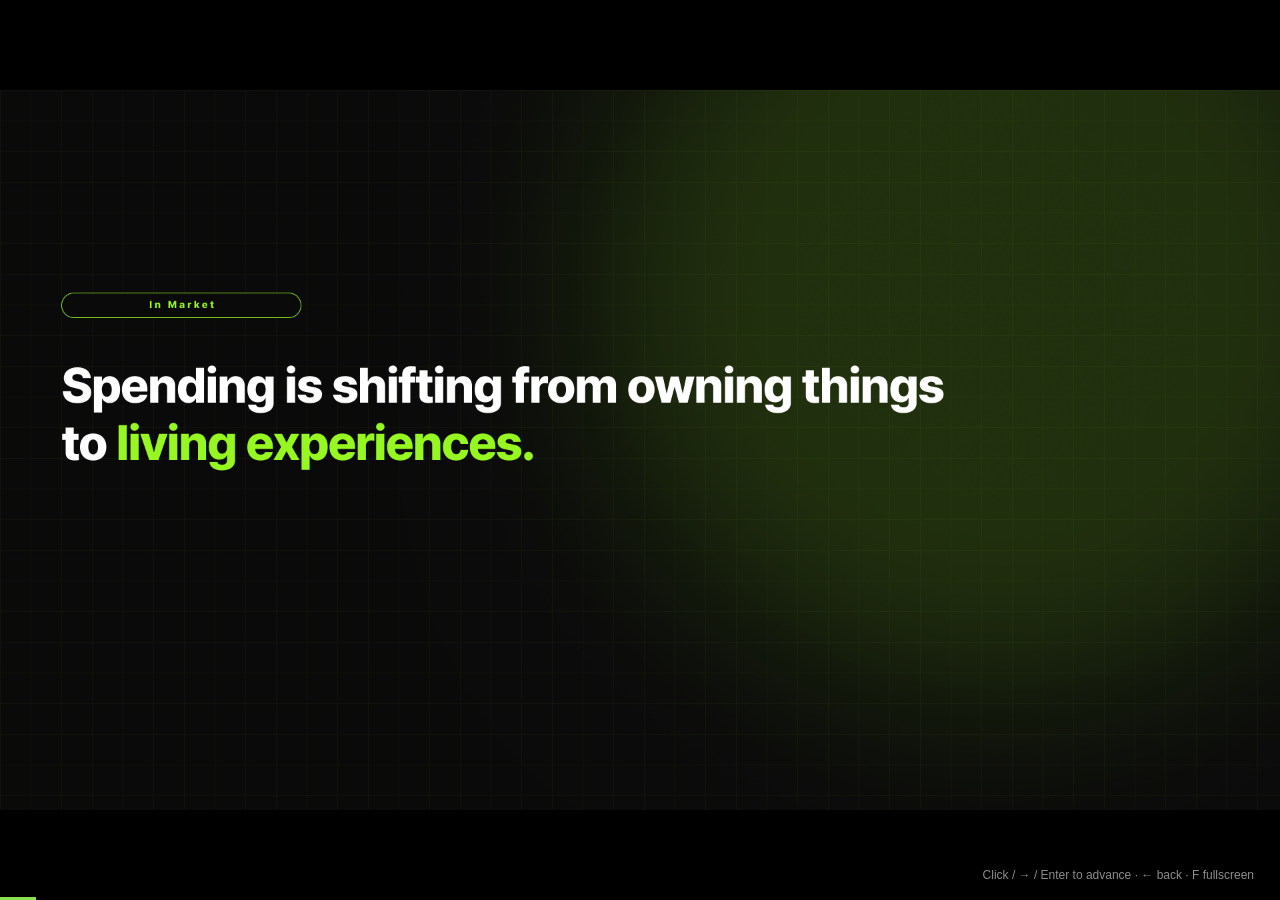
==== index.html @ 62f807a9 "CLUB X presentation prototype from Figma Co-Authored-By: Claude Opus 5.5 <noreply@anthropic.com>" ====
<!doctype html>
<html lang="en">
<head>
<meta charset="utf-8">
<meta name="viewport" content="width=device-width, initial-scale=1">
<title>CLUB X — Presentation Prototype</title>
<style>
  :root { --bg: #000; --accent: #8be04e; }
  * { box-sizing: border-box; margin: 0; padding: 0; }
  html, body { height: 100%; background: var(--bg); overflow: hidden; }
  body { display: grid; place-items: center; font-family: -apple-system, BlinkMacSystemFont, "Segoe UI", sans-serif; user-select: none; -webkit-tap-highlight-color: transparent; }

  /* 16:9 stage that fits the viewport */
  #stage { position: relative; width: min(100vw, calc(100vh * 16 / 9)); aspect-ratio: 16 / 9; overflow: hidden; cursor: pointer; }
  .slide { position: absolute; inset: 0; width: 100%; height: 100%; object-fit: contain; opacity: 0; transition-property: opacity; transition-timing-function: cubic-bezier(.2,.8,.2,1); pointer-events: none; }
  .slide.on { opacity: 1; }

  /* Interactive phone mockups (slide 06) — positions are % of the 1920×1080 frame */
  .phone { position: absolute; display: none; }
  .phone img { position: absolute; inset: 0; width: 100%; height: 100%; opacity: 0; transition: opacity .15s ease; }
  .phone img.on { opacity: 1; }
  #stage[data-id="2244:14408"] .phone { display: block; }

  /* Progress bar + hint */
  #bar { position: fixed; left: 0; bottom: 0; height: 3px; background: var(--accent); transition: width .3s ease; z-index: 5; }
  #hint { position: fixed; right: 16px; bottom: 12px; color: #fff; font-size: 12px; opacity: .55; background: rgba(0,0,0,.45); padding: 6px 10px; border-radius: 999px; transition: opacity .6s; z-index: 5; pointer-events: none; }
  #hint.hide { opacity: 0; }
</style>
</head>
<body>
<div id="stage" aria-live="polite"></div>
<div id="bar"></div>
<div id="hint">Click / → / Enter to advance · ← back · F fullscreen</div>

<script>
// Slide flow exported from Figma page "발표자료" (start: 01_Before).
// next: destination, dur: transition seconds, auto: seconds before auto-advance.
const SLIDES = [
  { id: "2209:17565", name: "01_Before",   dur: 0.5 },
  { id: "2237:13947", name: "01_After",    dur: 1.0 },
  { id: "2244:26637", name: "01-1_Before", dur: 0.65 },
  { id: "2244:26740", name: "01-1_After",  dur: 1.1, auto: 0.25 },
  { id: "2244:26843", name: "01-1_Final",  dur: 1.0 },
  { id: "2209:17713", name: "02_Before",   dur: 0.65 },
  { id: "2209:17806", name: "02_After",    dur: 1.1, auto: 0.25 },
  { id: "2209:17899", name: "02_Final",    dur: 0.5 },
  { id: "2209:17992", name: "03_Before",   dur: 0.65 },
  { id: "2209:18079", name: "03_After",    dur: 1.1, auto: 0.25 },
  { id: "2209:18165", name: "03_Final",    dur: 0.5 },
  { id: "2209:18251", name: "04_Before",   dur: 0.65 },
  { id: "2209:18262", name: "04_After",    dur: 1.1, auto: 0.25 },
  { id: "2209:18273", name: "04_Final",    dur: 0.5 },
  { id: "2209:18284", name: "05_Before",   dur: 0.65 },
  { id: "2209:18292", name: "05_After",    dur: 0.5 },
  { id: "2209:18300", name: "06_Before",   dur: 0.8 },
  { id: "2244:14408", name: "06_After",    dur: 0.5 },
  { id: "2209:18330", name: "07_Before",   dur: 0.65 },
  { id: "2209:18430", name: "07_After",    dur: 0.5 },
  { id: "2244:14370", name: "08_Before",   dur: 0.65 },
  { id: "2209:18530", name: "08_Before",   dur: 0.65 },
  { id: "2209:18630", name: "08_After",    dur: 0.5 },
  { id: "2209:18730", name: "09_Before",   dur: 0.65 },
  { id: "2209:18764", name: "09_After",    dur: 1.1, auto: 0.25 },
  { id: "2209:18798", name: "09_Final",    dur: 0.5 },
  { id: "2209:18832", name: "10_Before",   dur: 0.65 },
  { id: "2209:18866", name: "10_After",    dur: 1.0 },
  { id: "2237:14189", name: "10_Before",   dur: 0.65 },
  { id: "2237:14223", name: "10_After",    dur: 0.5 },
  { id: "2209:18900", name: "11_Before",   dur: 1.0 },
  { id: "2209:19005", name: "11_After",    dur: 0.5 },
  { id: "2209:19110", name: "12_Before",   dur: 0.65 },
  { id: "2209:19150", name: "12_After",    dur: 0.5 },
  { id: "2209:19190", name: "13_Before",   dur: 0.65 },
  { id: "2209:19198", name: "13_After" },
];

// Clickable phone components on 06_After: each click shows the next variant.
const PHONES = [
  { x: 1034, y: 160, w: 395.923, h: 800, variants: ["2244:19120", "2244:19121", "2244:19122"] },
  { x: 1454, y: 160, w: 395.923, h: 800, variants: ["2244:26180", "2244:26181"] },
];

const file = id => id.replace(":", "-");
const stage = document.getElementById("stage");
const bar = document.getElementById("bar");
const hint = document.getElementById("hint");

const imgs = SLIDES.map((s, i) => {
  const img = new Image();
  img.className = "slide";
  img.alt = s.name;
  img.decoding = "async";
  img.loading = i < 4 ? "eager" : "lazy";
  img.src = `assets/slides/${file(s.id)}.jpg`;
  stage.appendChild(img);
  return img;
});

PHONES.forEach(p => {
  const el = document.createElement("div");
  el.className = "phone";
  Object.assign(el.style, {
    left: `${p.x / 19.2}%`, top: `${p.y / 10.8}%`,
    width: `${p.w / 19.2}%`, height: `${p.h / 10.8}%`,
  });
  const layers = p.variants.map((v, i) => {
    const im = new Image();
    im.src = `assets/phones/${file(v)}.png`;
    im.alt = "";
    if (i === 0) im.classList.add("on");
    el.appendChild(im);
    return im;
  });
  let cur = 0;
  el.addEventListener("click", e => {
    e.stopPropagation();
    layers[cur].classList.remove("on");
    cur = (cur + 1) % layers.length;
    layers[cur].classList.add("on");
  });
  p.reset = () => { layers.forEach((l, i) => l.classList.toggle("on", i === 0)); cur = 0; };
  stage.appendChild(el);
});

let index = -1, timer = null;

function show(i) {
  i = Math.max(0, Math.min(SLIDES.length - 1, i));
  if (i === index) return;
  clearTimeout(timer);
  const prev = SLIDES[index];
  // Use the outgoing slide's Figma transition duration when moving forward.
  const dur = i > index && prev ? (prev.dur ?? 0.5) : 0.4;
  imgs.forEach((img, k) => {
    img.style.transitionDuration = `${dur}s`;
    img.classList.toggle("on", k === i);
  });
  index = i;
  const s = SLIDES[i];
  stage.dataset.id = s.id;
  if (s.id !== "2244:14408") PHONES.forEach(p => p.reset());
  bar.style.width = `${((i + 1) / SLIDES.length) * 100}%`;
  history.replaceState(null, "", `#${i + 1}`);
  // Warm the next couple of slides
  for (let k = i + 1; k <= i + 2 && k < imgs.length; k++) imgs[k].loading = "eager";
  if (s.auto != null) timer = setTimeout(() => show(i + 1), (s.auto + dur) * 1000);
}

const next = () => show(index + 1);
const prev = () => show(index - 1);

stage.addEventListener("click", next);
document.addEventListener("keydown", e => {
  if (["ArrowRight", "Enter", " ", "PageDown"].includes(e.key)) { e.preventDefault(); next(); }
  else if (["ArrowLeft", "Backspace", "PageUp"].includes(e.key)) { e.preventDefault(); prev(); }
  else if (e.key === "Home") show(0);
  else if (e.key === "End") show(SLIDES.length - 1);
  else if (e.key.toLowerCase() === "f") {
    document.fullscreenElement ? document.exitFullscreen() : document.documentElement.requestFullscreen?.();
  }
});

// Swipe on touch devices
let tx = null;
stage.addEventListener("touchstart", e => { tx = e.touches[0].clientX; }, { passive: true });
stage.addEventListener("touchend", e => {
  if (tx == null) return;
  const dx = e.changedTouches[0].clientX - tx;
  if (Math.abs(dx) > 50) { e.preventDefault(); dx < 0 ? next() : prev(); }
  tx = null;
});

setTimeout(() => hint.classList.add("hide"), 4000);
show((parseInt(location.hash.slice(1), 10) || 1) - 1);
</script>
</body>
</html>
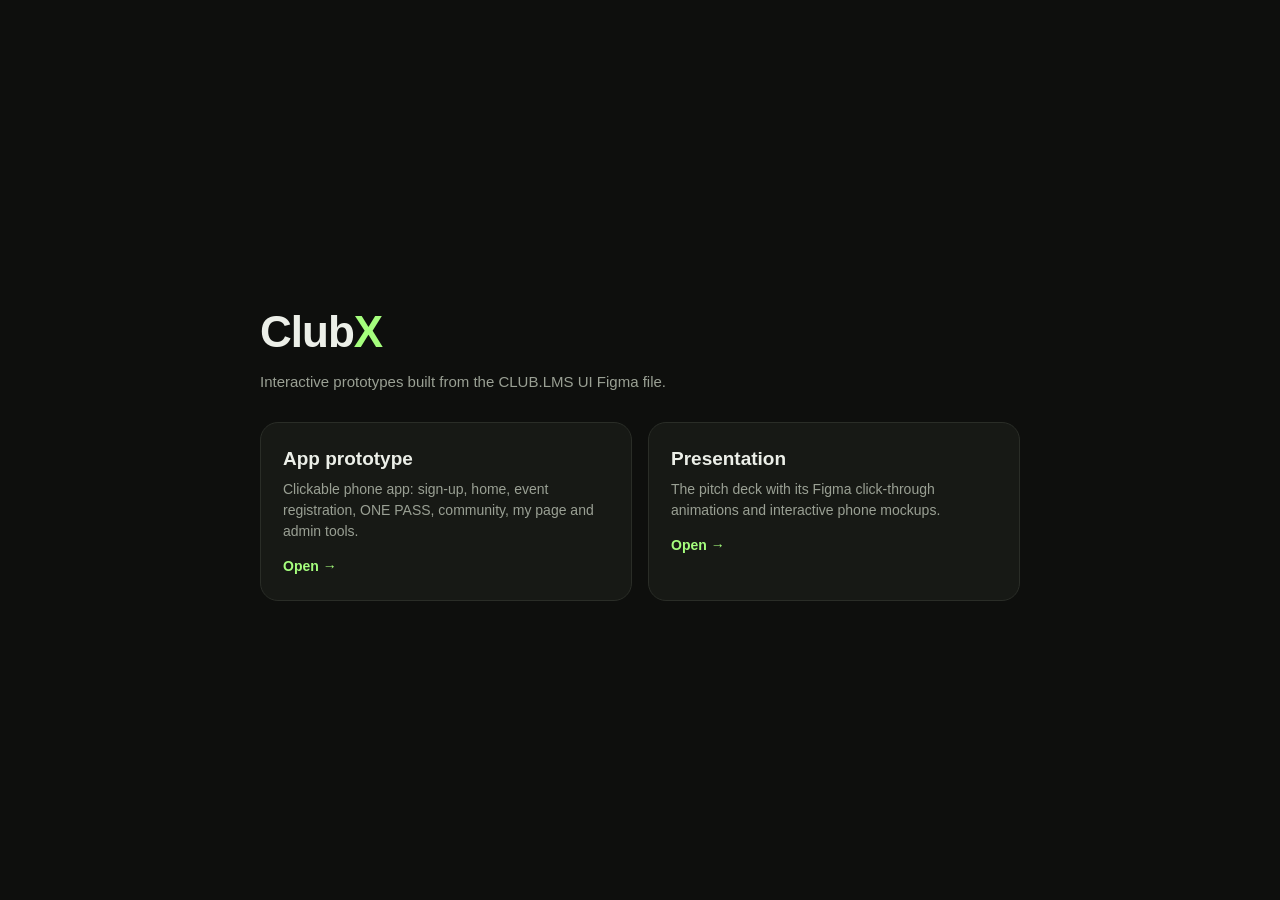
==== commit e7b31ff2: "Add phone app prototype from Figma Design page Move the presentation to presentation/ and add a land" ====
--- a/index.html
+++ b/index.html
@@ -3,175 +3,39 @@
 <head>
 <meta charset="utf-8">
 <meta name="viewport" content="width=device-width, initial-scale=1">
-<title>CLUB X — Presentation Prototype</title>
+<title>Club X — Prototypes</title>
 <style>
-  :root { --bg: #000; --accent: #8be04e; }
-  * { box-sizing: border-box; margin: 0; padding: 0; }
-  html, body { height: 100%; background: var(--bg); overflow: hidden; }
-  body { display: grid; place-items: center; font-family: -apple-system, BlinkMacSystemFont, "Segoe UI", sans-serif; user-select: none; -webkit-tap-highlight-color: transparent; }
-
-  /* 16:9 stage that fits the viewport */
-  #stage { position: relative; width: min(100vw, calc(100vh * 16 / 9)); aspect-ratio: 16 / 9; overflow: hidden; cursor: pointer; }
-  .slide { position: absolute; inset: 0; width: 100%; height: 100%; object-fit: contain; opacity: 0; transition-property: opacity; transition-timing-function: cubic-bezier(.2,.8,.2,1); pointer-events: none; }
-  .slide.on { opacity: 1; }
-
-  /* Interactive phone mockups (slide 06) — positions are % of the 1920×1080 frame */
-  .phone { position: absolute; display: none; }
-  .phone img { position: absolute; inset: 0; width: 100%; height: 100%; opacity: 0; transition: opacity .15s ease; }
-  .phone img.on { opacity: 1; }
-  #stage[data-id="2244:14408"] .phone { display: block; }
-
-  /* Progress bar + hint */
-  #bar { position: fixed; left: 0; bottom: 0; height: 3px; background: var(--accent); transition: width .3s ease; z-index: 5; }
-  #hint { position: fixed; right: 16px; bottom: 12px; color: #fff; font-size: 12px; opacity: .55; background: rgba(0,0,0,.45); padding: 6px 10px; border-radius: 999px; transition: opacity .6s; z-index: 5; pointer-events: none; }
-  #hint.hide { opacity: 0; }
+  :root { --bg: #0e0f0d; --card: #171915; --line: #2a2d27; --text: #ecefe8; --muted: #9aa094; --accent: #a5fe7d; }
+  * { box-sizing: border-box; }
+  body { margin: 0; min-height: 100vh; background: var(--bg); color: var(--text); font: 15px/1.5 -apple-system, BlinkMacSystemFont, "Segoe UI", Roboto, sans-serif; display: grid; place-items: center; padding: 32px 16px; }
+  main { width: min(760px, 100%); }
+  h1 { font-size: 44px; letter-spacing: -1px; margin: 0; }
+  h1 span { color: var(--accent); }
+  p.lead { color: var(--muted); margin: 6px 0 28px; }
+  .grid { display: grid; grid-template-columns: repeat(auto-fit, minmax(260px, 1fr)); gap: 16px; }
+  a.card { display: block; text-decoration: none; color: inherit; background: var(--card); border: 1px solid var(--line); border-radius: 18px; padding: 22px; transition: border-color .15s, transform .15s; }
+  a.card:hover { border-color: var(--accent); transform: translateY(-2px); }
+  .card h2 { margin: 0 0 6px; font-size: 19px; }
+  .card p { margin: 0; color: var(--muted); font-size: 14px; }
+  .card .go { display: inline-block; margin-top: 14px; color: var(--accent); font-weight: 600; font-size: 14px; }
 </style>
 </head>
 <body>
-<div id="stage" aria-live="polite"></div>
-<div id="bar"></div>
-<div id="hint">Click / → / Enter to advance · ← back · F fullscreen</div>
-
-<script>
-// Slide flow exported from Figma page "발표자료" (start: 01_Before).
-// next: destination, dur: transition seconds, auto: seconds before auto-advance.
-const SLIDES = [
-  { id: "2209:17565", name: "01_Before",   dur: 0.5 },
-  { id: "2237:13947", name: "01_After",    dur: 1.0 },
-  { id: "2244:26637", name: "01-1_Before", dur: 0.65 },
-  { id: "2244:26740", name: "01-1_After",  dur: 1.1, auto: 0.25 },
-  { id: "2244:26843", name: "01-1_Final",  dur: 1.0 },
-  { id: "2209:17713", name: "02_Before",   dur: 0.65 },
-  { id: "2209:17806", name: "02_After",    dur: 1.1, auto: 0.25 },
-  { id: "2209:17899", name: "02_Final",    dur: 0.5 },
-  { id: "2209:17992", name: "03_Before",   dur: 0.65 },
-  { id: "2209:18079", name: "03_After",    dur: 1.1, auto: 0.25 },
-  { id: "2209:18165", name: "03_Final",    dur: 0.5 },
-  { id: "2209:18251", name: "04_Before",   dur: 0.65 },
-  { id: "2209:18262", name: "04_After",    dur: 1.1, auto: 0.25 },
-  { id: "2209:18273", name: "04_Final",    dur: 0.5 },
-  { id: "2209:18284", name: "05_Before",   dur: 0.65 },
-  { id: "2209:18292", name: "05_After",    dur: 0.5 },
-  { id: "2209:18300", name: "06_Before",   dur: 0.8 },
-  { id: "2244:14408", name: "06_After",    dur: 0.5 },
-  { id: "2209:18330", name: "07_Before",   dur: 0.65 },
-  { id: "2209:18430", name: "07_After",    dur: 0.5 },
-  { id: "2244:14370", name: "08_Before",   dur: 0.65 },
-  { id: "2209:18530", name: "08_Before",   dur: 0.65 },
-  { id: "2209:18630", name: "08_After",    dur: 0.5 },
-  { id: "2209:18730", name: "09_Before",   dur: 0.65 },
-  { id: "2209:18764", name: "09_After",    dur: 1.1, auto: 0.25 },
-  { id: "2209:18798", name: "09_Final",    dur: 0.5 },
-  { id: "2209:18832", name: "10_Before",   dur: 0.65 },
-  { id: "2209:18866", name: "10_After",    dur: 1.0 },
-  { id: "2237:14189", name: "10_Before",   dur: 0.65 },
-  { id: "2237:14223", name: "10_After",    dur: 0.5 },
-  { id: "2209:18900", name: "11_Before",   dur: 1.0 },
-  { id: "2209:19005", name: "11_After",    dur: 0.5 },
-  { id: "2209:19110", name: "12_Before",   dur: 0.65 },
-  { id: "2209:19150", name: "12_After",    dur: 0.5 },
-  { id: "2209:19190", name: "13_Before",   dur: 0.65 },
-  { id: "2209:19198", name: "13_After" },
-];
-
-// Clickable phone components on 06_After: each click shows the next variant.
-const PHONES = [
-  { x: 1034, y: 160, w: 395.923, h: 800, variants: ["2244:19120", "2244:19121", "2244:19122"] },
-  { x: 1454, y: 160, w: 395.923, h: 800, variants: ["2244:26180", "2244:26181"] },
-];
-
-const file = id => id.replace(":", "-");
-const stage = document.getElementById("stage");
-const bar = document.getElementById("bar");
-const hint = document.getElementById("hint");
-
-const imgs = SLIDES.map((s, i) => {
-  const img = new Image();
-  img.className = "slide";
-  img.alt = s.name;
-  img.decoding = "async";
-  img.loading = i < 4 ? "eager" : "lazy";
-  img.src = `assets/slides/${file(s.id)}.jpg`;
-  stage.appendChild(img);
-  return img;
-});
-
-PHONES.forEach(p => {
-  const el = document.createElement("div");
-  el.className = "phone";
-  Object.assign(el.style, {
-    left: `${p.x / 19.2}%`, top: `${p.y / 10.8}%`,
-    width: `${p.w / 19.2}%`, height: `${p.h / 10.8}%`,
-  });
-  const layers = p.variants.map((v, i) => {
-    const im = new Image();
-    im.src = `assets/phones/${file(v)}.png`;
-    im.alt = "";
-    if (i === 0) im.classList.add("on");
-    el.appendChild(im);
-    return im;
-  });
-  let cur = 0;
-  el.addEventListener("click", e => {
-    e.stopPropagation();
-    layers[cur].classList.remove("on");
-    cur = (cur + 1) % layers.length;
-    layers[cur].classList.add("on");
-  });
-  p.reset = () => { layers.forEach((l, i) => l.classList.toggle("on", i === 0)); cur = 0; };
-  stage.appendChild(el);
-});
-
-let index = -1, timer = null;
-
-function show(i) {
-  i = Math.max(0, Math.min(SLIDES.length - 1, i));
-  if (i === index) return;
-  clearTimeout(timer);
-  const prev = SLIDES[index];
-  // Use the outgoing slide's Figma transition duration when moving forward.
-  const dur = i > index && prev ? (prev.dur ?? 0.5) : 0.4;
-  imgs.forEach((img, k) => {
-    img.style.transitionDuration = `${dur}s`;
-    img.classList.toggle("on", k === i);
-  });
-  index = i;
-  const s = SLIDES[i];
-  stage.dataset.id = s.id;
-  if (s.id !== "2244:14408") PHONES.forEach(p => p.reset());
-  bar.style.width = `${((i + 1) / SLIDES.length) * 100}%`;
-  history.replaceState(null, "", `#${i + 1}`);
-  // Warm the next couple of slides
-  for (let k = i + 1; k <= i + 2 && k < imgs.length; k++) imgs[k].loading = "eager";
-  if (s.auto != null) timer = setTimeout(() => show(i + 1), (s.auto + dur) * 1000);
-}
-
-const next = () => show(index + 1);
-const prev = () => show(index - 1);
-
-stage.addEventListener("click", next);
-document.addEventListener("keydown", e => {
-  if (["ArrowRight", "Enter", " ", "PageDown"].includes(e.key)) { e.preventDefault(); next(); }
-  else if (["ArrowLeft", "Backspace", "PageUp"].includes(e.key)) { e.preventDefault(); prev(); }
-  else if (e.key === "Home") show(0);
-  else if (e.key === "End") show(SLIDES.length - 1);
-  else if (e.key.toLowerCase() === "f") {
-    document.fullscreenElement ? document.exitFullscreen() : document.documentElement.requestFullscreen?.();
-  }
-});
-
-// Swipe on touch devices
-let tx = null;
-stage.addEventListener("touchstart", e => { tx = e.touches[0].clientX; }, { passive: true });
-stage.addEventListener("touchend", e => {
-  if (tx == null) return;
-  const dx = e.changedTouches[0].clientX - tx;
-  if (Math.abs(dx) > 50) { e.preventDefault(); dx < 0 ? next() : prev(); }
-  tx = null;
-});
-
-setTimeout(() => hint.classList.add("hide"), 4000);
-show((parseInt(location.hash.slice(1), 10) || 1) - 1);
-</script>
+<main>
+  <h1>Club<span>X</span></h1>
+  <p class="lead">Interactive prototypes built from the CLUB.LMS UI Figma file.</p>
+  <div class="grid">
+    <a class="card" href="app/">
+      <h2>App prototype</h2>
+      <p>Clickable phone app: sign-up, home, event registration, ONE PASS, community, my page and admin tools.</p>
+      <span class="go">Open →</span>
+    </a>
+    <a class="card" href="presentation/">
+      <h2>Presentation</h2>
+      <p>The pitch deck with its Figma click-through animations and interactive phone mockups.</p>
+      <span class="go">Open →</span>
+    </a>
+  </div>
+</main>
 </body>
 </html>
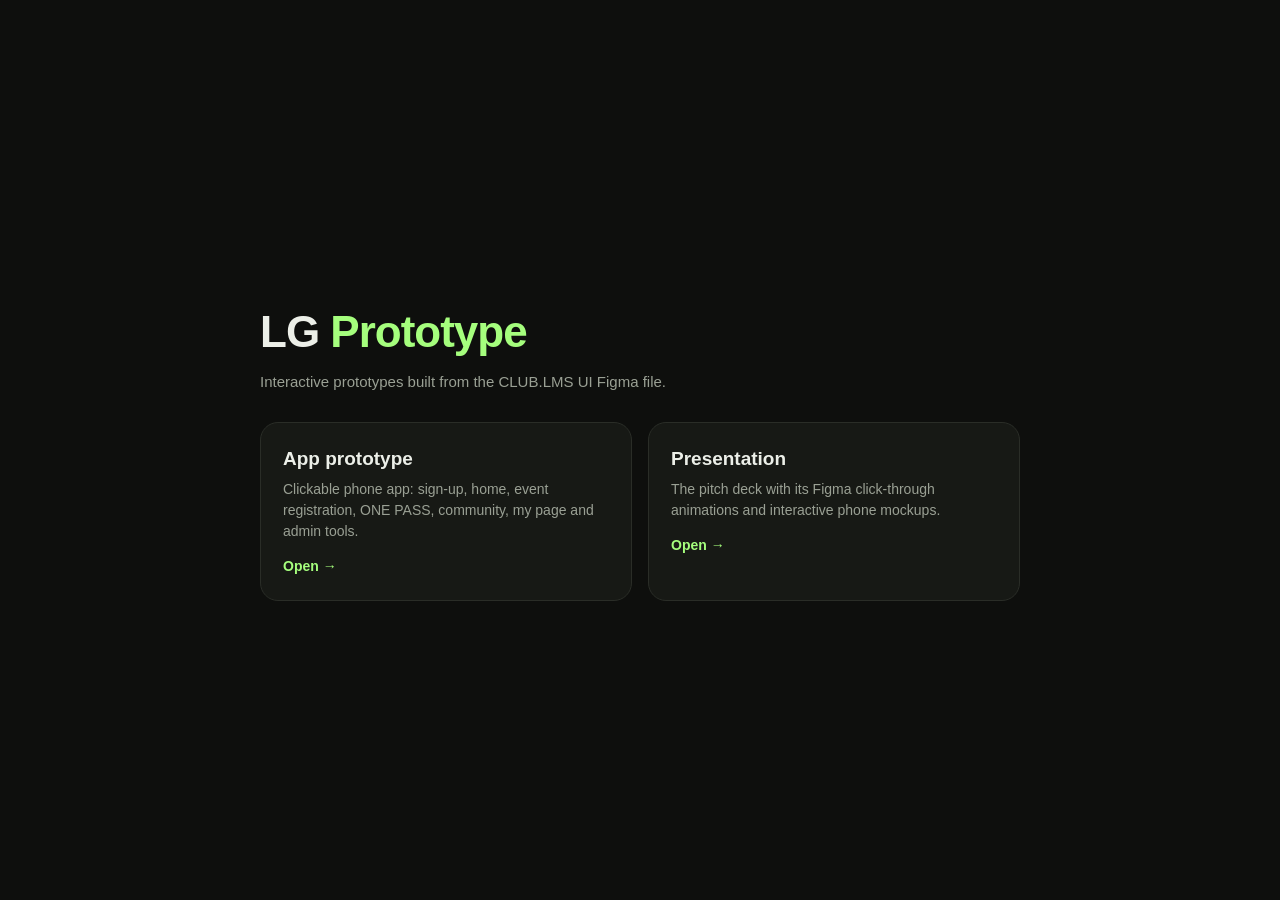
==== commit a884527b: "Rename site titles to LG Prototype Co-Authored-By: Claude Opus 5.5 <noreply@anthropic.com>" ====
--- a/index.html
+++ b/index.html
@@ -3,7 +3,7 @@
 <head>
 <meta charset="utf-8">
 <meta name="viewport" content="width=device-width, initial-scale=1">
-<title>Club X — Prototypes</title>
+<title>LG Prototype</title>
 <style>
   :root { --bg: #0e0f0d; --card: #171915; --line: #2a2d27; --text: #ecefe8; --muted: #9aa094; --accent: #a5fe7d; }
   * { box-sizing: border-box; }
@@ -22,15 +22,15 @@
 </head>
 <body>
 <main>
-  <h1>Club<span>X</span></h1>
+  <h1>LG <span>Prototype</span></h1>
   <p class="lead">Interactive prototypes built from the CLUB.LMS UI Figma file.</p>
   <div class="grid">
-    <a class="card" href="app/">
+    <a class="card" href="app/index.html">
       <h2>App prototype</h2>
       <p>Clickable phone app: sign-up, home, event registration, ONE PASS, community, my page and admin tools.</p>
       <span class="go">Open →</span>
     </a>
-    <a class="card" href="presentation/">
+    <a class="card" href="presentation/index.html">
       <h2>Presentation</h2>
       <p>The pitch deck with its Figma click-through animations and interactive phone mockups.</p>
       <span class="go">Open →</span>
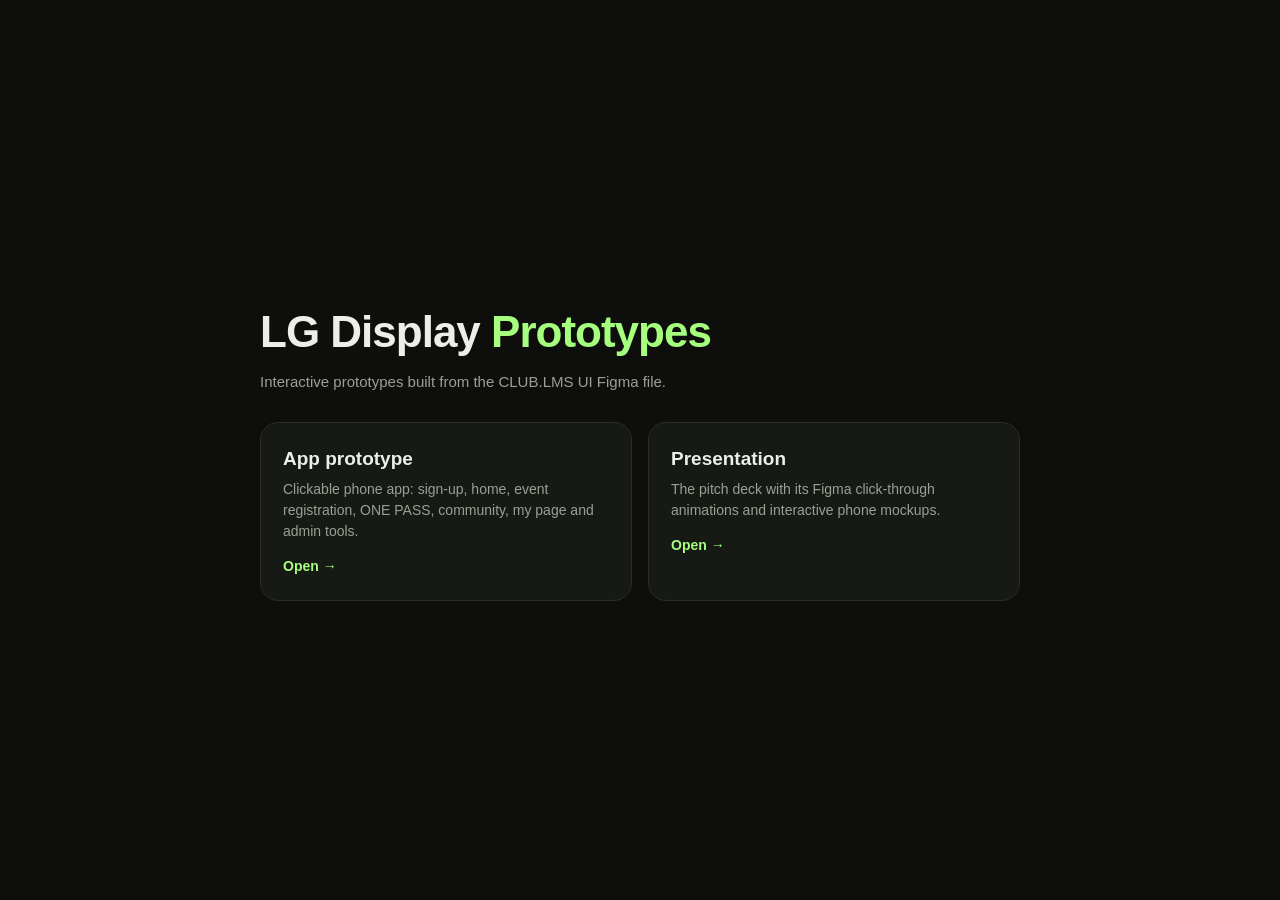
==== commit 78e51da0: "Rename site titles to LG Display - Prototypes Co-Authored-By: Claude Opus 5.5 <noreply@anthropic.com" ====
--- a/index.html
+++ b/index.html
@@ -3,7 +3,7 @@
 <head>
 <meta charset="utf-8">
 <meta name="viewport" content="width=device-width, initial-scale=1">
-<title>LG Prototype</title>
+<title>LG Display - Prototypes</title>
 <style>
   :root { --bg: #0e0f0d; --card: #171915; --line: #2a2d27; --text: #ecefe8; --muted: #9aa094; --accent: #a5fe7d; }
   * { box-sizing: border-box; }
@@ -22,7 +22,7 @@
 </head>
 <body>
 <main>
-  <h1>LG <span>Prototype</span></h1>
+  <h1>LG Display <span>Prototypes</span></h1>
   <p class="lead">Interactive prototypes built from the CLUB.LMS UI Figma file.</p>
   <div class="grid">
     <a class="card" href="app/index.html">
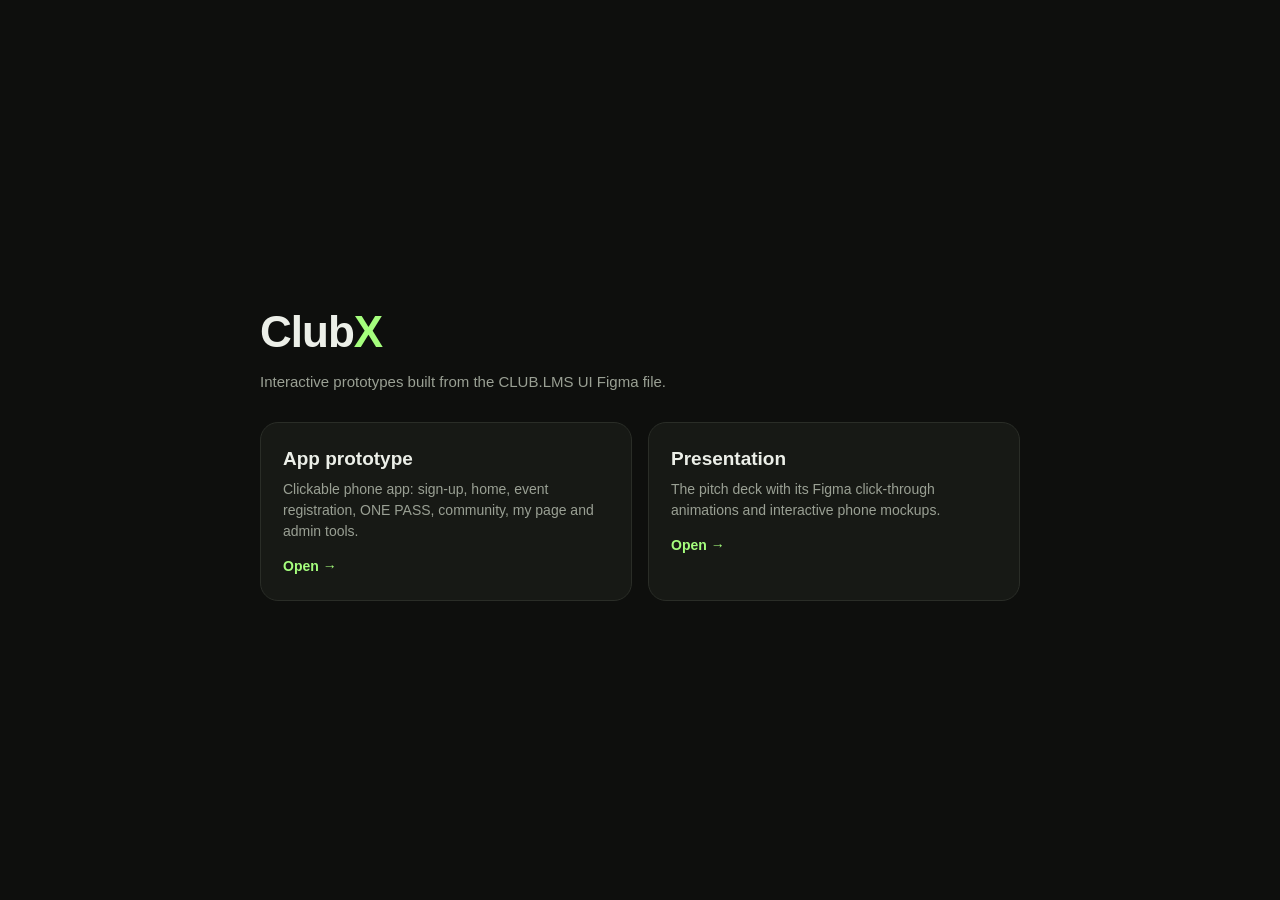
==== commit aff9683e: "Restore Club X page titles; set link-preview title to LG Display-Prototypes Co-Authored-By: Claude O" ====
--- a/index.html
+++ b/index.html
@@ -3,7 +3,17 @@
 <head>
 <meta charset="utf-8">
 <meta name="viewport" content="width=device-width, initial-scale=1">
-<title>LG Display - Prototypes</title>
+<title>Club X — Prototypes</title>
+<meta property="og:type" content="website">
+<meta property="og:site_name" content="LG Display-Prototypes">
+<meta property="og:title" content="LG Display-Prototypes">
+<meta property="og:description" content="Clickable app prototype and presentation.">
+<meta property="og:url" content="https://amsmj1801.github.io/minjoo-lg/">
+<meta property="og:image" content="https://amsmj1801.github.io/minjoo-lg/presentation/assets/slides/2244-14408.jpg">
+<meta name="twitter:card" content="summary_large_image">
+<meta name="twitter:title" content="LG Display-Prototypes">
+<meta name="twitter:description" content="Clickable app prototype and presentation.">
+<meta name="description" content="Clickable app prototype and presentation.">
 <style>
   :root { --bg: #0e0f0d; --card: #171915; --line: #2a2d27; --text: #ecefe8; --muted: #9aa094; --accent: #a5fe7d; }
   * { box-sizing: border-box; }
@@ -22,7 +32,7 @@
 </head>
 <body>
 <main>
-  <h1>LG Display <span>Prototypes</span></h1>
+  <h1>Club<span>X</span></h1>
   <p class="lead">Interactive prototypes built from the CLUB.LMS UI Figma file.</p>
   <div class="grid">
     <a class="card" href="app/index.html">
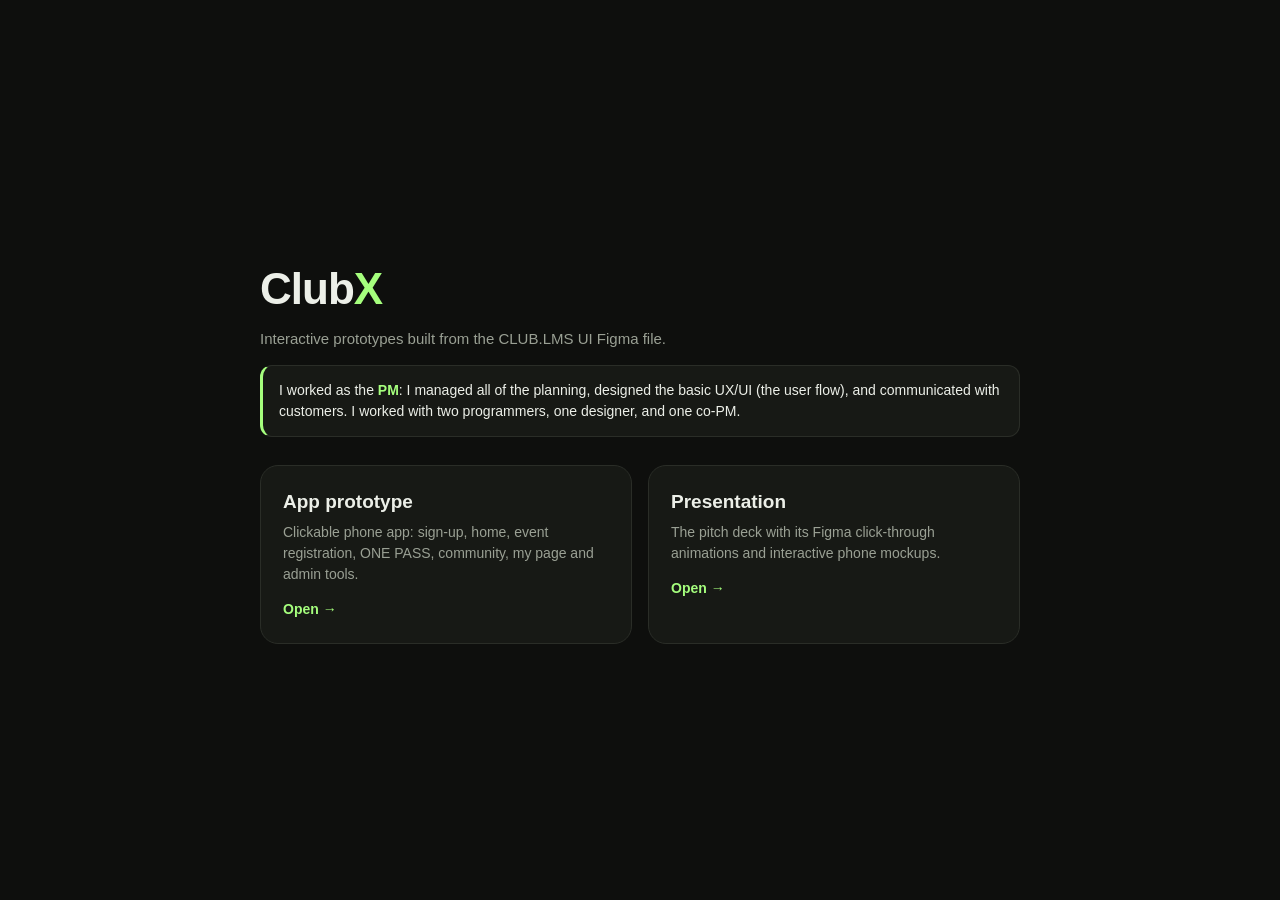
==== commit 95810e96: "Main page: add my PM role Co-Authored-By: Claude Opus 5.5 <noreply@anthropic.com>" ====
--- a/index.html
+++ b/index.html
@@ -14,6 +14,7 @@
 <meta name="twitter:title" content="LG Display-Prototypes">
 <meta name="twitter:description" content="Clickable app prototype and presentation.">
 <meta name="description" content="Clickable app prototype and presentation.">
+<meta name="robots" content="noindex, nofollow">
 <style>
   :root { --bg: #0e0f0d; --card: #171915; --line: #2a2d27; --text: #ecefe8; --muted: #9aa094; --accent: #a5fe7d; }
   * { box-sizing: border-box; }
@@ -21,7 +22,9 @@
   main { width: min(760px, 100%); }
   h1 { font-size: 44px; letter-spacing: -1px; margin: 0; }
   h1 span { color: var(--accent); }
-  p.lead { color: var(--muted); margin: 6px 0 28px; }
+  p.lead { color: var(--muted); margin: 6px 0 14px; }
+  p.role { margin: 0 0 28px; padding: 14px 16px; background: var(--card); border: 1px solid var(--line); border-left: 3px solid var(--accent); border-radius: 12px; font-size: 14px; }
+  p.role strong { color: var(--accent); }
   .grid { display: grid; grid-template-columns: repeat(auto-fit, minmax(260px, 1fr)); gap: 16px; }
   a.card { display: block; text-decoration: none; color: inherit; background: var(--card); border: 1px solid var(--line); border-radius: 18px; padding: 22px; transition: border-color .15s, transform .15s; }
   a.card:hover { border-color: var(--accent); transform: translateY(-2px); }
@@ -34,6 +37,7 @@
 <main>
   <h1>Club<span>X</span></h1>
   <p class="lead">Interactive prototypes built from the CLUB.LMS UI Figma file.</p>
+  <p class="role">I worked as the <strong>PM</strong>: I managed all of the planning, designed the basic UX/UI (the user flow), and communicated with customers. I worked with two programmers, one designer, and one co-PM.</p>
   <div class="grid">
     <a class="card" href="app/index.html">
       <h2>App prototype</h2>
